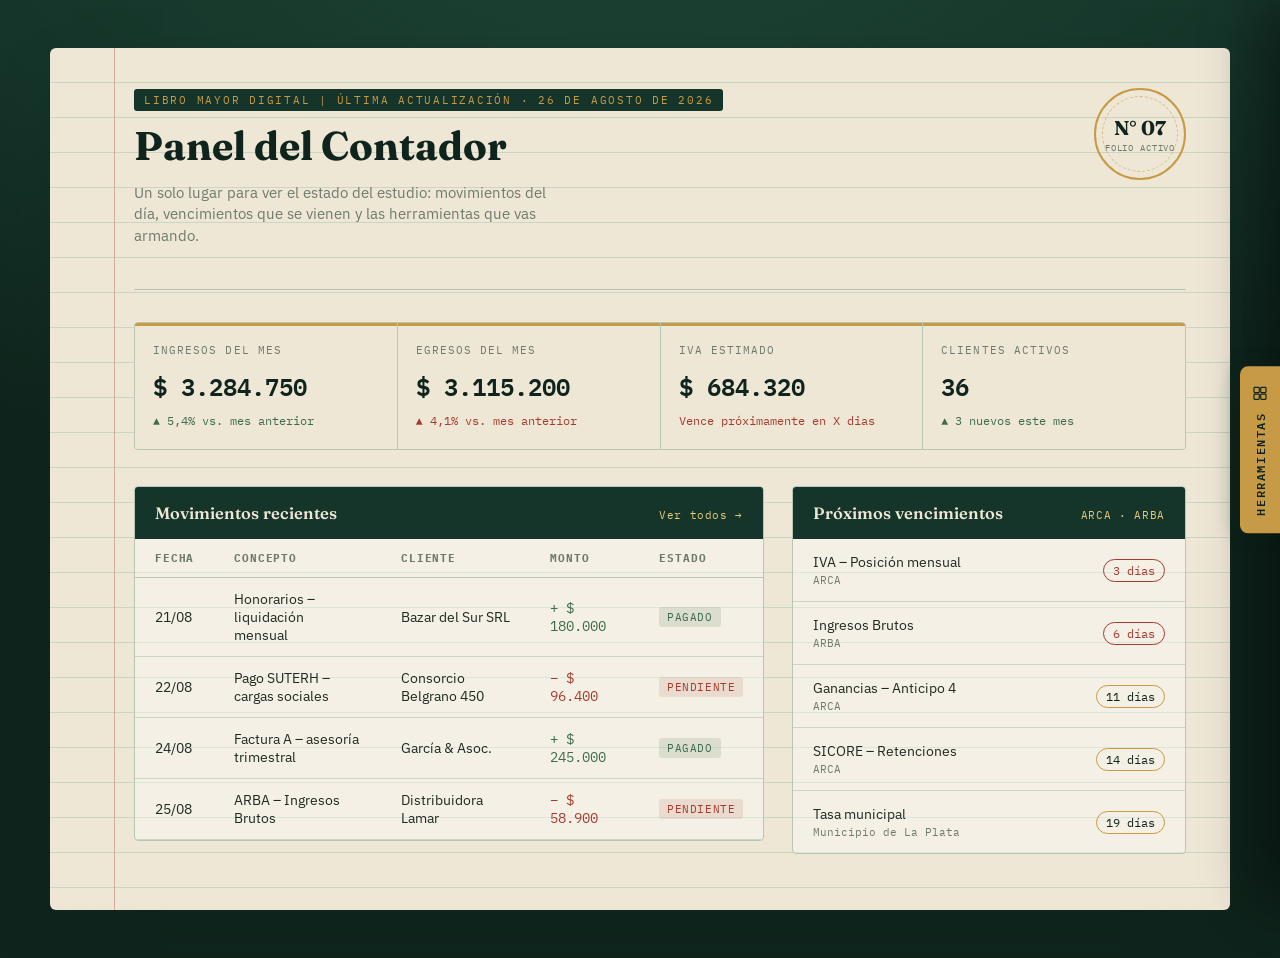
==== index.html @ d2e13c99 "Rename dashboard-contadores.html to index.html" ====
<!DOCTYPE html>
<html lang="es-AR">
<head>
<meta charset="UTF-8">
<meta name="viewport" content="width=device-width, initial-scale=1.0">
<title>Panel del Contador</title>
<link rel="preconnect" href="https://fonts.googleapis.com">
<link rel="preconnect" href="https://fonts.gstatic.com" crossorigin>
<link href="https://fonts.googleapis.com/css2?family=Fraunces:opsz,wght@9..144,500;9..144,600;9..144,700;9..144,800&family=IBM+Plex+Sans:wght@400;500;600&family=IBM+Plex+Mono:wght@400;500;600&display=swap" rel="stylesheet">
<link rel="stylesheet" href="style.css">
</head>

<body>

<div class="book">
  <div class="book-inner">

    <div class="top-row">
      <div>
        <span class="eyebrow">Libro mayor digital | Última actualización · 26 de agosto de 2026</span>
        <h1>Panel del Contador</h1>
        <p class="subtitle">Un solo lugar para ver el estado del estudio: movimientos del día, vencimientos que se vienen y las herramientas que vas armando.</p>
      </div>
      <div class="seal">
        <div class="folio">N° 07</div>
        <div class="folio-label">Folio activo</div>
      </div>
    </div>

    <div class="kpi-grid">
      <div class="kpi">
        <div class="kpi-label">Ingresos del mes</div>
        <div class="kpi-value">$ 3.284.750</div>
        <div class="kpi-delta up">▲ 5,4% vs. mes anterior</div>
      </div>
      <div class="kpi">
        <div class="kpi-label">Egresos del mes</div>
        <div class="kpi-value">$ 3.115.200</div>
        <div class="kpi-delta down">▲ 4,1% vs. mes anterior</div>
      </div>
      <div class="kpi">
        <div class="kpi-label">IVA estimado</div>
        <div class="kpi-value">$ 684.320</div>
        <div class="kpi-delta down">Vence próximamente en X dias</div>
      </div>
      <div class="kpi">
        <div class="kpi-label">Clientes activos</div>
        <div class="kpi-value">36</div>
        <div class="kpi-delta up">▲ 3 nuevos este mes</div>
      </div>
    </div>

    <div class="grid-2">
      <div class="panel-card">
        <div class="panel-head">
          <h2>Movimientos recientes</h2>
          <span>Ver todos →</span>
        </div>
        <table>
          <thead>
            <tr>
              <th>Fecha</th>
              <th>Concepto</th>
              <th>Cliente</th>
              <th>Monto</th>
              <th>Estado</th>
            </tr>
          </thead>
          <tbody>
            <tr>
              <td data-label="Fecha">21/08</td>
              <td data-label="Concepto">Honorarios – liquidación mensual</td>
              <td data-label="Cliente">Bazar del Sur SRL</td>
              <td data-label="Monto" class="mono pos">+ $ 180.000</td>
              <td data-label="Estado"><span class="estado pagado">Pagado</span></td>
            </tr>
            <tr>
              <td data-label="Fecha">22/08</td>
              <td data-label="Concepto">Pago SUTERH – cargas sociales</td>
              <td data-label="Cliente">Consorcio Belgrano 450</td>
              <td data-label="Monto" class="mono neg">− $ 96.400</td>
              <td data-label="Estado"><span class="estado pendiente">Pendiente</span></td>
            </tr>
            <tr>
              <td data-label="Fecha">24/08</td>
              <td data-label="Concepto">Factura A – asesoría trimestral</td>
              <td data-label="Cliente">García &amp; Asoc.</td>
              <td data-label="Monto" class="mono pos">+ $ 245.000</td>
              <td data-label="Estado"><span class="estado pagado">Pagado</span></td>
            </tr>
            <tr>
              <td data-label="Fecha">25/08</td>
              <td data-label="Concepto">ARBA – Ingresos Brutos</td>
              <td data-label="Cliente">Distribuidora Lamar</td>
              <td data-label="Monto" class="mono neg">− $ 58.900</td>
              <td data-label="Estado"><span class="estado pendiente">Pendiente</span></td>
            </tr>
          </tbody>
        </table>
      </div>

      <div class="panel-card">
        <div class="panel-head">
          <h2>Próximos vencimientos</h2>
          <span>ARCA · ARBA</span>
        </div>
        <ul class="venc-list">
          <li>
            <div>
              <div class="venc-name">IVA – Posición mensual</div>
              <span class="venc-org">ARCA</span>
            </div>
            <span class="venc-days urgente">3 días</span>
          </li>
          <li>
            <div>
              <div class="venc-name">Ingresos Brutos</div>
              <span class="venc-org">ARBA</span>
            </div>
            <span class="venc-days urgente">6 días</span>
          </li>
          <li>
            <div>
              <div class="venc-name">Ganancias – Anticipo 4</div>
              <span class="venc-org">ARCA</span>
            </div>
            <span class="venc-days">11 días</span>
          </li>
          <li>
            <div>
              <div class="venc-name">SICORE – Retenciones</div>
              <span class="venc-org">ARCA</span>
            </div>
            <span class="venc-days">14 días</span>
          </li>
          <li>
            <div>
              <div class="venc-name">Tasa municipal</div>
              <span class="venc-org">Municipio de La Plata</span>
            </div>
            <span class="venc-days">19 días</span>
          </li>
        </ul>
      </div>
    </div>

  </div>
</div>

<!-- Tab lateral -->
<button class="tools-tab" id="toolsTab" aria-expanded="false" aria-controls="toolsPanel">
  <svg width="18" height="18" viewBox="0 0 24 24" fill="none" stroke="currentColor" stroke-width="1.6" stroke-linecap="round" stroke-linejoin="round">
    <rect x="4" y="4" width="7" height="7" rx="1"></rect>
    <rect x="13" y="4" width="7" height="7" rx="1"></rect>
    <rect x="4" y="13" width="7" height="7" rx="1"></rect>
    <rect x="13" y="13" width="7" height="7" rx="1"></rect>
  </svg>
  <span class="tab-label">Herramientas</span>
</button>

<div class="overlay" id="overlay"></div>

<aside class="tools-panel" id="toolsPanel">
  <div class="tools-header">
    <div>
      <h2>Herramientas</h2>
      <p>Fichero del estudio. Cada tarjeta va a abrir la herramienta que vayas construyendo.</p>
    </div>
    <button class="close-btn" id="closePanel" aria-label="Cerrar panel">
      <svg width="14" height="14" viewBox="0 0 24 24" fill="none" stroke="currentColor" stroke-width="2" stroke-linecap="round">
        <line x1="4" y1="4" x2="20" y2="20"></line>
        <line x1="20" y1="4" x2="4" y2="20"></line>
      </svg>
    </button>
  </div>

  <div class="tools-list">

    <div class="tool-card">
      <div class="tool-icon">
        <svg width="17" height="17" viewBox="0 0 24 24" fill="none" stroke="currentColor" stroke-width="1.6" stroke-linecap="round" stroke-linejoin="round">
          <circle cx="7" cy="7" r="2.6"></circle>
          <circle cx="17" cy="17" r="2.6"></circle>
          <line x1="5" y1="19" x2="19" y2="5"></line>
        </svg>
      </div>
      <div>
        <p class="tool-name">Notificaciones de vencimientos</p>
        <p class="tool-desc">Monitorización de fechas de caducidad con avisos programados</p>
        <span class="tool-open"><a href="./Back/NotificacionesVencimiento/Notificaciones_de_vencimiento.html">Abrir herramienta →</a></span>
      </div>
    </div>

    <div class="tool-card">
      <div class="tool-icon">
        <svg width="17" height="17" viewBox="0 0 24 24" fill="none" stroke="currentColor" stroke-width="1.6" stroke-linecap="round" stroke-linejoin="round">
          <circle cx="9" cy="9" r="5.5"></circle>
          <circle cx="15.5" cy="15" r="5.5"></circle>
        </svg>
      </div>
      <div>
        <p class="tool-name">Alertas de cambios normativos</p>
        <p class="tool-desc">Mantenerse al dia con los cambios de las normas.</p>
        <span class="tool-open">Abrir herramienta →</span>
      </div>
    </div>

    <div class="tool-card">
      <div class="tool-icon">
        <svg width="17" height="17" viewBox="0 0 24 24" fill="none" stroke="currentColor" stroke-width="1.6" stroke-linecap="round">
          <line x1="5" y1="19" x2="5" y2="11"></line>
          <line x1="12" y1="19" x2="12" y2="6"></line>
          <line x1="19" y1="19" x2="19" y2="14"></line>
        </svg>
      </div>
      <div>
        <p class="tool-name">Generación de VEPs</p>
        <p class="tool-desc"></p>
        <span class="tool-open">Abrir herramienta →</span>
      </div>
    </div>

    <div class="tool-card">
      <div class="tool-icon">
        <svg width="17" height="17" viewBox="0 0 24 24" fill="none" stroke="currentColor" stroke-width="1.6" stroke-linecap="round" stroke-linejoin="round">
          <rect x="4" y="5" width="16" height="15" rx="1.5"></rect>
          <line x1="4" y1="9.5" x2="20" y2="9.5"></line>
          <line x1="8" y1="3" x2="8" y2="7"></line>
          <line x1="16" y1="3" x2="16" y2="7"></line>
        </svg>
      </div>
      <div>
        <p class="tool-name">Panel de control unificadol</p>
        <p class="tool-desc"></p>
        <span class="tool-open">Abrir herramienta →</span>
      </div>
    </div>

    <div class="tool-card">
      <div class="tool-icon">
        <svg width="17" height="17" viewBox="0 0 24 24" fill="none" stroke="currentColor" stroke-width="1.6" stroke-linecap="round" stroke-linejoin="round">
          <path d="M6 3.5h9l3 3v14a1 1 0 0 1-1 1H6a1 1 0 0 1-1-1v-16a1 1 0 0 1 1-1Z"></path>
          <line x1="8" y1="12" x2="16" y2="12"></line>
          <line x1="8" y1="16" x2="13" y2="16"></line>
        </svg>
      </div>
      <div>
        <p class="tool-name">Carga automática de planes de pagos</p>
        <p class="tool-desc"></p>
        <span class="tool-open">Abrir herramienta →</span>
      </div>
    </div>

    <div class="tool-card">
      <div class="tool-icon">
        <svg width="17" height="17" viewBox="0 0 24 24" fill="none" stroke="currentColor" stroke-width="1.6" stroke-linecap="round" stroke-linejoin="round">
          <rect x="4" y="9" width="16" height="11" rx="1"></rect>
          <path d="M8 9V6a4 4 0 0 1 8 0v3"></path>
        </svg>
      </div>
      <div>
        <p class="tool-name">Amortizaciones</p>
        <p class="tool-desc">Bienes de uso y su depreciación anual.</p>
        <span class="tool-open">Abrir herramienta →</span>
      </div>
    </div>

    <div class="tool-card">
      <div class="tool-icon">
        <svg width="17" height="17" viewBox="0 0 24 24" fill="none" stroke="currentColor" stroke-width="1.6" stroke-linecap="round" stroke-linejoin="round">
          <path d="M4 8h13l-3-3"></path>
          <path d="M20 16H7l3 3"></path>
        </svg>
      </div>
      <div>
        <p class="tool-name">Conversor de Moneda</p>
        <p class="tool-desc">Dólar oficial, MEP y blue actualizados.</p>
        <span class="tool-open">Abrir herramienta →</span>
      </div>
    </div>

    <div class="tool-card">
      <div class="tool-icon">
        <svg width="17" height="17" viewBox="0 0 24 24" fill="none" stroke="currentColor" stroke-width="1.6" stroke-linecap="round" stroke-linejoin="round">
          <path d="M18 8a6 6 0 0 0-12 0c0 5-2 6-2 6h16s-2-1-2-6"></path>
          <path d="M10.3 19a1.8 1.8 0 0 0 3.4 0"></path>
        </svg>
      </div>
      <div>
        <p class="tool-name">Notas del Estudio</p>
        <p class="tool-desc">Recordatorios internos para el equipo.</p>
        <span class="tool-open">Abrir herramienta →</span>
      </div>
    </div>

  </div>

  <div class="tools-footer">Fichero · 8 herramientas cargadas</div>
</aside>
<script src="script.js"></script>
</body>
</html>
---- style.css ----
/* CSS 1*/
  :root{
    --ink:#1F2A22;
    --paper:#EFE7D6;
    --paper-line:#C9D6C4;
    --rule:#B7C7B4;
    --ledger:#16352A;
    --ledger-2:#204536;
    --ledger-3:#0F241C;
    --brass:#C79A46;
    --brass-light:#E4C878;
    --red-ink:#A63A2E;
    --green-ink:#3D6B4C;
    --muted:#6E7A6C;
    --shadow: 0 30px 60px -20px rgba(15,36,28,0.55);
  }

  *{ box-sizing:border-box; }
  html,body{ margin:0; padding:0; }

  body{
    background:
      radial-gradient(1200px 600px at 50% -10%, #1c4433 0%, var(--ledger) 55%, var(--ledger-3) 100%);
    min-height:100vh;
    font-family:'IBM Plex Sans', sans-serif;
    color:var(--ink);
    display:flex;
    align-items:flex-start;
    justify-content:center;
    padding:48px 24px;
    overflow-x:hidden;
  }

  /* ---------- LIBRO / DASHBOARD ---------- */

  .book{
    position:relative;
    width:100%;
    max-width:1180px;
    background:
      repeating-linear-gradient(
        to bottom,
        transparent 0px, transparent 34px,
        var(--paper-line) 34px, var(--paper-line) 35px
      ),
      var(--paper);
    border-radius:6px;
    box-shadow: var(--shadow), 0 0 0 1px rgba(22,53,42,0.15);
    overflow:hidden;
  }

  .book::before{
    /* margen izquierdo tipo planilla columnar */
    content:"";
    position:absolute;
    top:0; bottom:0; left:64px;
    width:1px;
    background:var(--red-ink);
    opacity:0.35;
  }

  .book-inner{
    position:relative;
    padding:40px 44px 56px 84px;
  }

  /* ---------- HEADER ---------- */

  .top-row{
    display:flex;
    align-items:flex-start;
    justify-content:space-between;
    gap:24px;
    padding-bottom:28px;
    border-bottom:1px solid var(--rule);
    margin-bottom:32px;
  }

  .eyebrow{
    font-family:'IBM Plex Mono', monospace;
    font-size:11px;
    letter-spacing:.16em;
    text-transform:uppercase;
    color:var(--brass);
    background:var(--ledger);
    display:inline-block;
    padding:4px 10px;
    border-radius:3px;
    margin-bottom:14px;
  }

  h1{
    font-family:'Fraunces', serif;
    font-weight:700;
    font-size:clamp(28px, 4vw, 40px);
    line-height:1.05;
    margin:0 0 8px 0;
    color:var(--ledger-3);
  }

  .subtitle{
    color:var(--muted);
    font-size:14.5px;
    max-width:440px;
    line-height:1.5;
  }

  .seal{
    flex:none;
    width:92px; height:92px;
    border-radius:50%;
    border:2px solid var(--brass);
    display:flex;
    flex-direction:column;
    align-items:center;
    justify-content:center;
    text-align:center;
    position:relative;
    color:var(--ledger-3);
  }
  .seal::before{
    content:"";
    position:absolute;
    inset:6px;
    border:1px dashed var(--brass);
    border-radius:50%;
    opacity:.6;
  }
  .seal .folio{
    font-family:'Fraunces', serif;
    font-weight:700;
    font-size:20px;
  }
  .seal .folio-label{
    font-family:'IBM Plex Mono', monospace;
    font-size:8.5px;
    letter-spacing:.1em;
    text-transform:uppercase;
    color:var(--muted);
    margin-top:2px;
  }

  /* ---------- KPIs ---------- */

  .kpi-grid{
    display:grid;
    grid-template-columns:repeat(4, 1fr);
    gap:1px;
    background:var(--rule);
    border:1px solid var(--rule);
    border-radius:4px;
    overflow:hidden;
    margin-bottom:36px;
  }

  .kpi{
    background:var(--paper);
    padding:20px 18px;
    position:relative;
    animation:rise .5s ease both;
  }
  .kpi:nth-child(1){ animation-delay:.02s; }
  .kpi:nth-child(2){ animation-delay:.08s; }
  .kpi:nth-child(3){ animation-delay:.14s; }
  .kpi:nth-child(4){ animation-delay:.20s; }

  .kpi::before{
    content:"";
    position:absolute;
    top:0; left:0; right:0;
    height:3px;
    background:var(--brass);
  }

  .kpi-label{
    font-family:'IBM Plex Mono', monospace;
    font-size:10.5px;
    letter-spacing:.1em;
    text-transform:uppercase;
    color:var(--muted);
    margin-bottom:10px;
  }

  .kpi-value{
    font-family:'IBM Plex Mono', monospace;
    font-size:24px;
    font-weight:600;
    color:var(--ledger-3);
  }

  .kpi-delta{
    display:inline-flex;
    align-items:center;
    gap:4px;
    font-family:'IBM Plex Mono', monospace;
    font-size:11.5px;
    margin-top:8px;
  }
  .kpi-delta.up{ color:var(--green-ink); }
  .kpi-delta.down{ color:var(--red-ink); }

  /* ---------- SECTION LAYOUT ---------- */

  .grid-2{
    display:grid;
    grid-template-columns: 1.6fr 1fr;
    gap:28px;
    align-items:start;
  }

  .panel-card{
    background:rgba(255,255,255,0.35);
    border:1px solid var(--rule);
    border-radius:4px;
    overflow:hidden;
  }

  .panel-head{
    display:flex;
    align-items:baseline;
    justify-content:space-between;
    padding:16px 20px;
    background:var(--ledger);
    color:var(--paper);
  }
  .panel-head h2{
    font-family:'Fraunces', serif;
    font-weight:600;
    font-size:16.5px;
    margin:0;
  }
  .panel-head span{
    font-family:'IBM Plex Mono', monospace;
    font-size:11px;
    color:var(--brass-light);
    letter-spacing:.06em;
  }

  /* tabla movimientos */

  table{
    width:100%;
    border-collapse:collapse;
    font-size:13.5px;
  }
  thead th{
    text-align:left;
    font-family:'IBM Plex Mono', monospace;
    font-size:10.5px;
    letter-spacing:.08em;
    text-transform:uppercase;
    color:var(--muted);
    padding:12px 20px;
    border-bottom:1px solid var(--rule);
  }
  tbody td{
    padding:12px 20px;
    border-bottom:1px solid var(--paper-line);
    color:var(--ink);
  }
  tbody tr:hover{ background:rgba(199,154,70,0.08); }
  .mono{ font-family:'IBM Plex Mono', monospace; }
  .neg{ color:var(--red-ink); }
  .pos{ color:var(--green-ink); }

  .estado{
    display:inline-block;
    font-family:'IBM Plex Mono', monospace;
    font-size:10.5px;
    letter-spacing:.05em;
    text-transform:uppercase;
    padding:3px 8px;
    border-radius:3px;
  }
  .estado.pagado{ background:rgba(61,107,76,0.14); color:var(--green-ink); }
  .estado.pendiente{ background:rgba(166,58,46,0.12); color:var(--red-ink); }

  /* vencimientos */

  .venc-list{ list-style:none; margin:0; padding:0; }
  .venc-list li{
    display:flex;
    align-items:center;
    justify-content:space-between;
    gap:12px;
    padding:14px 20px;
    border-bottom:1px solid var(--paper-line);
  }
  .venc-list li:last-child{ border-bottom:none; }
  .venc-name{ font-size:13.5px; }
  .venc-org{
    display:block;
    font-family:'IBM Plex Mono', monospace;
    font-size:10.5px;
    color:var(--muted);
    margin-top:2px;
  }
  .venc-days{
    font-family:'IBM Plex Mono', monospace;
    font-size:11.5px;
    padding:3px 9px;
    border-radius:20px;
    border:1px solid var(--brass);
    color:var(--ledger-3);
    white-space:nowrap;
  }
  .venc-days.urgente{ border-color:var(--red-ink); color:var(--red-ink); }

  .section-gap{ margin-top:28px; }

  /* ---------- TAB LATERAL ---------- */

  .tools-tab{
    position:fixed;
    top:50%;
    right:0;
    transform:translateY(-50%);
    z-index:40;
    background:var(--brass);
    color:var(--ledger-3);
    border:none;
    border-radius:8px 0 0 8px;
    padding:18px 10px;
    display:flex;
    flex-direction:column;
    align-items:center;
    gap:10px;
    cursor:pointer;
    box-shadow:-6px 0 18px rgba(15,36,28,0.35);
    transition:transform .35s cubic-bezier(.4,0,.2,1), background .2s ease, right .35s cubic-bezier(.4,0,.2,1);
  }
  .tools-tab:hover{ background:var(--brass-light); }
  .tools-tab .tab-label{
    writing-mode:vertical-rl;
    transform:rotate(180deg);
    font-family:'IBM Plex Mono', monospace;
    font-size:11.5px;
    letter-spacing:.14em;
    text-transform:uppercase;
    font-weight:600;
  }
  .tools-tab svg{ flex:none; }

  body.panel-open .tools-tab{
    right:380px;
  }

  /* ---------- OVERLAY + PANEL ---------- */

  .overlay{
    position:fixed;
    inset:0;
    background:rgba(15,24,19,0.45);
    opacity:0;
    pointer-events:none;
    transition:opacity .35s ease;
    z-index:30;
  }
  body.panel-open .overlay{
    opacity:1;
    pointer-events:auto;
  }

  .tools-panel{
    position:fixed;
    top:0;
    right:0;
    height:100%;
    width:380px;
    max-width:88vw;
    background:
      repeating-linear-gradient(to bottom, rgba(255,255,255,0.02) 0px, rgba(255,255,255,0.02) 33px, transparent 33px, transparent 34px),
      linear-gradient(180deg, var(--ledger-2), var(--ledger-3));
    color:var(--paper);
    z-index:35;
    transform:translateX(100%);
    transition:transform .38s cubic-bezier(.4,0,.2,1);
    box-shadow:-24px 0 50px rgba(0,0,0,0.4);
    display:flex;
    flex-direction:column;
  }
  body.panel-open .tools-panel{
    transform:translateX(0);
  }

  .tools-header{
    padding:26px 24px 18px;
    border-bottom:1px solid rgba(228,200,120,0.25);
    display:flex;
    align-items:flex-start;
    justify-content:space-between;
    gap:12px;
  }
  .tools-header h2{
    font-family:'Fraunces', serif;
    font-weight:700;
    font-size:22px;
    margin:0 0 6px 0;
  }
  .tools-header p{
    font-size:12.5px;
    color:#C9D9CC;
    margin:0;
    max-width:260px;
    line-height:1.5;
  }
  .close-btn{
    flex:none;
    width:30px; height:30px;
    border-radius:50%;
    border:1px solid rgba(228,200,120,0.4);
    background:transparent;
    color:var(--brass-light);
    cursor:pointer;
    display:flex;
    align-items:center;
    justify-content:center;
    transition:background .2s ease;
  }
  .close-btn:hover{ background:rgba(228,200,120,0.15); }

  .tools-list{
    padding:18px 20px 28px;
    overflow-y:auto;
    display:flex;
    flex-direction:column;
    gap:12px;
  }

  .tool-card{
    background:rgba(241,236,222,0.05);
    border:1px solid rgba(228,200,120,0.18);
    border-radius:6px;
    padding:14px 16px;
    display:flex;
    align-items:flex-start;
    gap:14px;
    cursor:pointer;
    transition:background .2s ease, border-color .2s ease, transform .2s ease;
  }
  .tool-card:hover{
    background:rgba(228,200,120,0.08);
    border-color:var(--brass);
    transform:translateX(-3px);
  }
  .tool-icon{
    flex:none;
    width:36px; height:36px;
    border-radius:50%;
    background:rgba(228,200,120,0.14);
    display:flex;
    align-items:center;
    justify-content:center;
    color:var(--brass-light);
  }
  .tool-name{
    font-family:'Fraunces', serif;
    font-weight:600;
    font-size:14.5px;
    margin:0 0 4px 0;
    color:var(--paper);
  }
  .tool-desc{
    font-size:12px;
    color:#B9C9BC;
    line-height:1.45;
    margin:0;
  }
  .tool-open{
    font-family:'IBM Plex Mono', monospace;
    font-size:10.5px;
    color:var(--brass-light);
    letter-spacing:.05em;
    margin-top:6px;
    display:inline-block;
    opacity:0;
    transform:translateX(-4px);
    transition:opacity .2s ease, transform .2s ease;
  }
  .tool-card:hover .tool-open{
    opacity:1;
    transform:translateX(0);
  }

  .tools-footer{
    padding:14px 24px 22px;
    border-top:1px solid rgba(228,200,120,0.18);
    font-family:'IBM Plex Mono', monospace;
    font-size:10px;
    color:#8DA091;
    letter-spacing:.04em;
    text-transform:uppercase;
  }

  @keyframes rise{
    from{ opacity:0; transform:translateY(10px); }
    to{ opacity:1; transform:translateY(0); }
  }

  @media (prefers-reduced-motion: reduce){
    *{ animation:none !important; transition:none !important; }
  }

  @media (max-width: 880px){
    .grid-2{ grid-template-columns:1fr; }
    .kpi-grid{ grid-template-columns:repeat(2,1fr); }
    .book-inner{ padding:32px 22px 40px 56px; }
    .book::before{ left:36px; }
    .seal{ display:none; }
    body.panel-open .tools-tab{ right:88vw; }
  }

  @media (max-width: 520px){
    .kpi-grid{ grid-template-columns:1fr; }
    thead{ display:none; }
    tbody td{ display:block; padding:6px 20px; }
    tbody tr{ display:block; padding:10px 0; border-bottom:1px solid var(--rule); }
    tbody td:before{
      content: attr(data-label);
      display:block;
      font-family:'IBM Plex Mono', monospace;
      font-size:9.5px;
      color:var(--muted);
      text-transform:uppercase;
      letter-spacing:.06em;
      margin-bottom:2px;
    }
  }
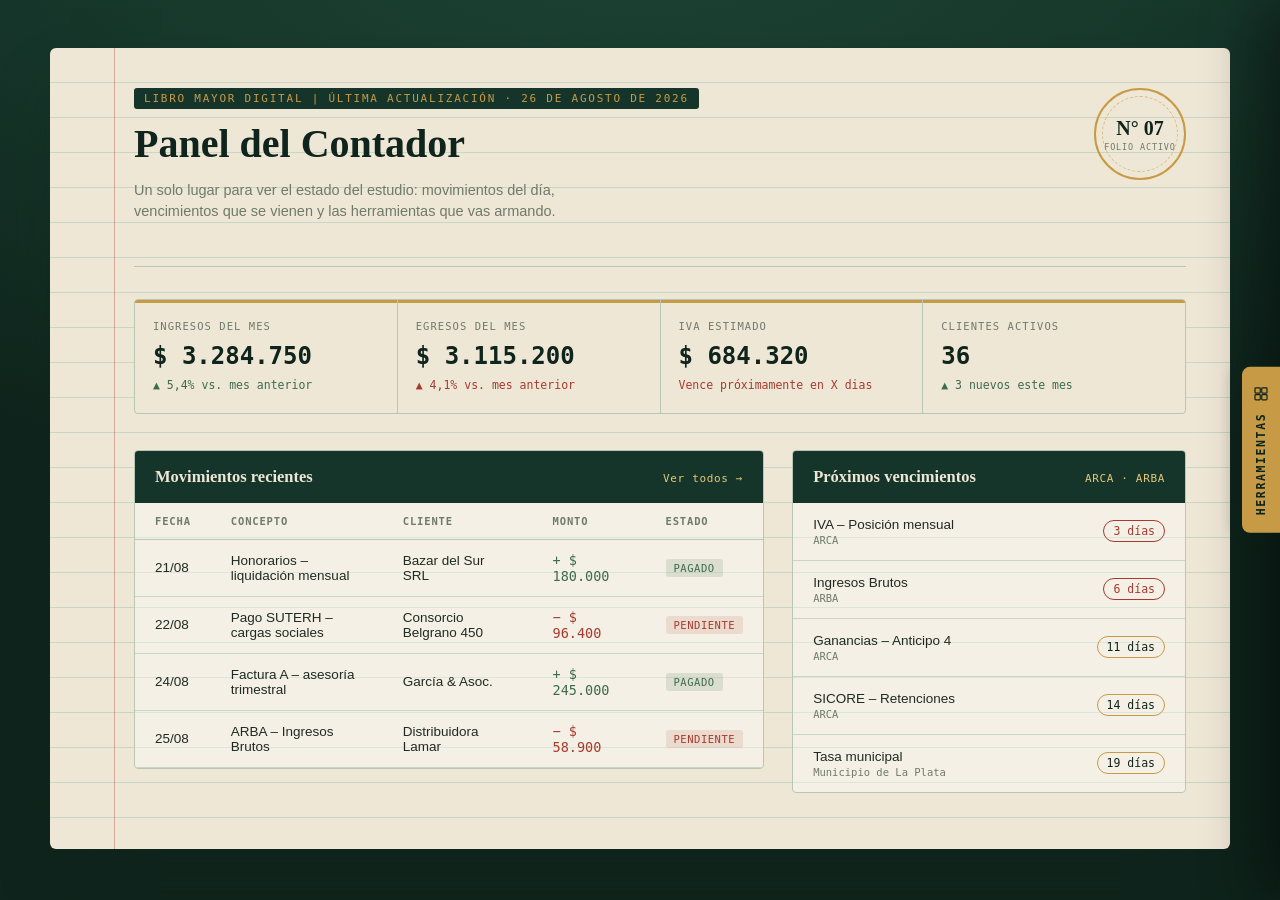
==== commit e1972133: "Add security and performance meta tags to index.html" ====
--- a/index.html
+++ b/index.html
@@ -1,13 +1,17 @@
 <!DOCTYPE html>
 <html lang="es-AR">
 <head>
-<meta charset="UTF-8">
-<meta name="viewport" content="width=device-width, initial-scale=1.0">
-<title>Panel del Contador</title>
-<link rel="preconnect" href="https://fonts.googleapis.com">
-<link rel="preconnect" href="https://fonts.gstatic.com" crossorigin>
-<link href="https://fonts.googleapis.com/css2?family=Fraunces:opsz,wght@9..144,500;9..144,600;9..144,700;9..144,800&family=IBM+Plex+Sans:wght@400;500;600&family=IBM+Plex+Mono:wght@400;500;600&display=swap" rel="stylesheet">
-<link rel="stylesheet" href="style.css">
+  <meta charset="UTF-8">
+  <meta name="viewport" content="width=device-width, initial-scale=1.0">
+  <meta http-equiv="Content-Security-Policy" content="default-src 'self'; font-src 'self' https://fonts.gstatic.com; style-src 'self' https://fonts.googleapis.com; img-src 'self' data:; script-src 'self';">
+  <meta http-equiv="X-Content-Type-Options" content="nosniff">
+  <meta name="referrer" content="strict-origin-when-cross-origin">
+  <title>Panel del Contador</title>
+  
+  <link rel="preconnect" href="https://fonts.googleapis.com">
+  <link rel="preconnect" href="https://fonts.gstatic.com" crossorigin>
+  <link href="https://fonts.googleapis.com/css2?family=Fraunces:opsz,wght@9..144,500;9..144,600;9..144,700;9..144,800&family=IBM+Plex+Sans:wght@400;500;600&family=IBM+Plex+Mono:wght@400;500;600&display=swap" rel="stylesheet">
+  <link rel="stylesheet" href="style.css">
 </head>
 
 <body>
@@ -297,6 +301,7 @@
 
   <div class="tools-footer">Fichero · 8 herramientas cargadas</div>
 </aside>
-<script src="script.js"></script>
+
+<script src="script.js" defer></script>
 </body>
 </html>
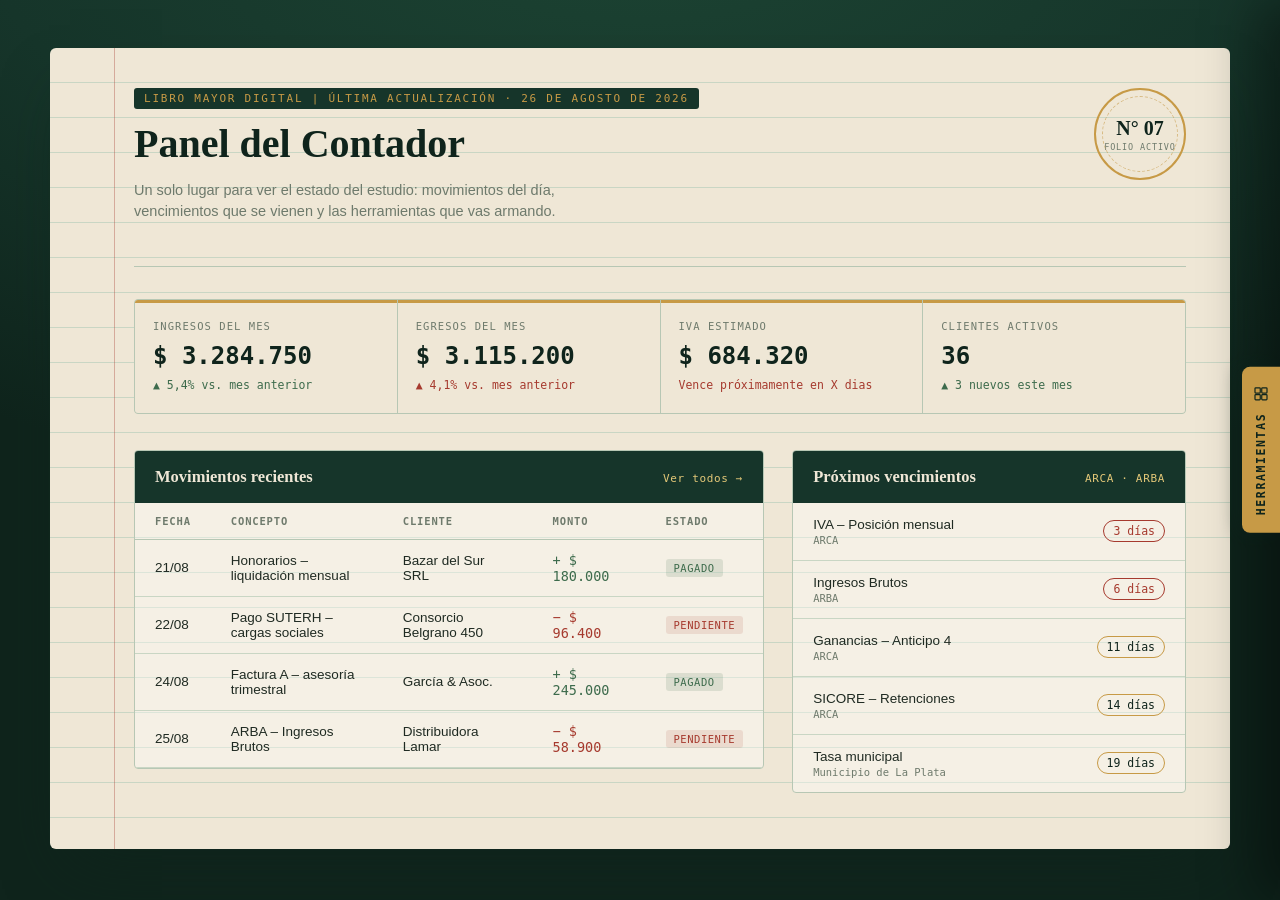
==== commit 516c477d: "Update Content Security Policy in index.html" ====
--- a/index.html
+++ b/index.html
@@ -3,7 +3,7 @@
 <head>
   <meta charset="UTF-8">
   <meta name="viewport" content="width=device-width, initial-scale=1.0">
-  <meta http-equiv="Content-Security-Policy" content="default-src 'self'; font-src 'self' https://fonts.gstatic.com; style-src 'self' https://fonts.googleapis.com; img-src 'self' data:; script-src 'self';">
+  <meta http-equiv="Content-Security-Policy" content="default-src 'self'; font-src 'self' https://fonts.gstatic.com; style-src 'self' 'unsafe-inline' https://fonts.googleapis.com; img-src 'self' data:; script-src 'self' https://challenges.cloudflare.com; frame-src https://challenges.cloudflare.com; connect-src 'self' https://challenges.cloudflare.com https://backends-cvdm.onrender.com;">
   <meta http-equiv="X-Content-Type-Options" content="nosniff">
   <meta name="referrer" content="strict-origin-when-cross-origin">
   <title>Panel del Contador</title>
@@ -191,7 +191,7 @@
       <div>
         <p class="tool-name">Notificaciones de vencimientos</p>
         <p class="tool-desc">Monitorización de fechas de caducidad con avisos programados</p>
-        <span class="tool-open"><a href="./Back/NotificacionesVencimiento/Notificaciones_de_vencimiento.html">Abrir herramienta →</a></span>
+        <span class="tool-open"><a href="./back/NotificacionesVencimiento/index.html">Abrir herramienta →</a></span>
       </div>
     </div>
 
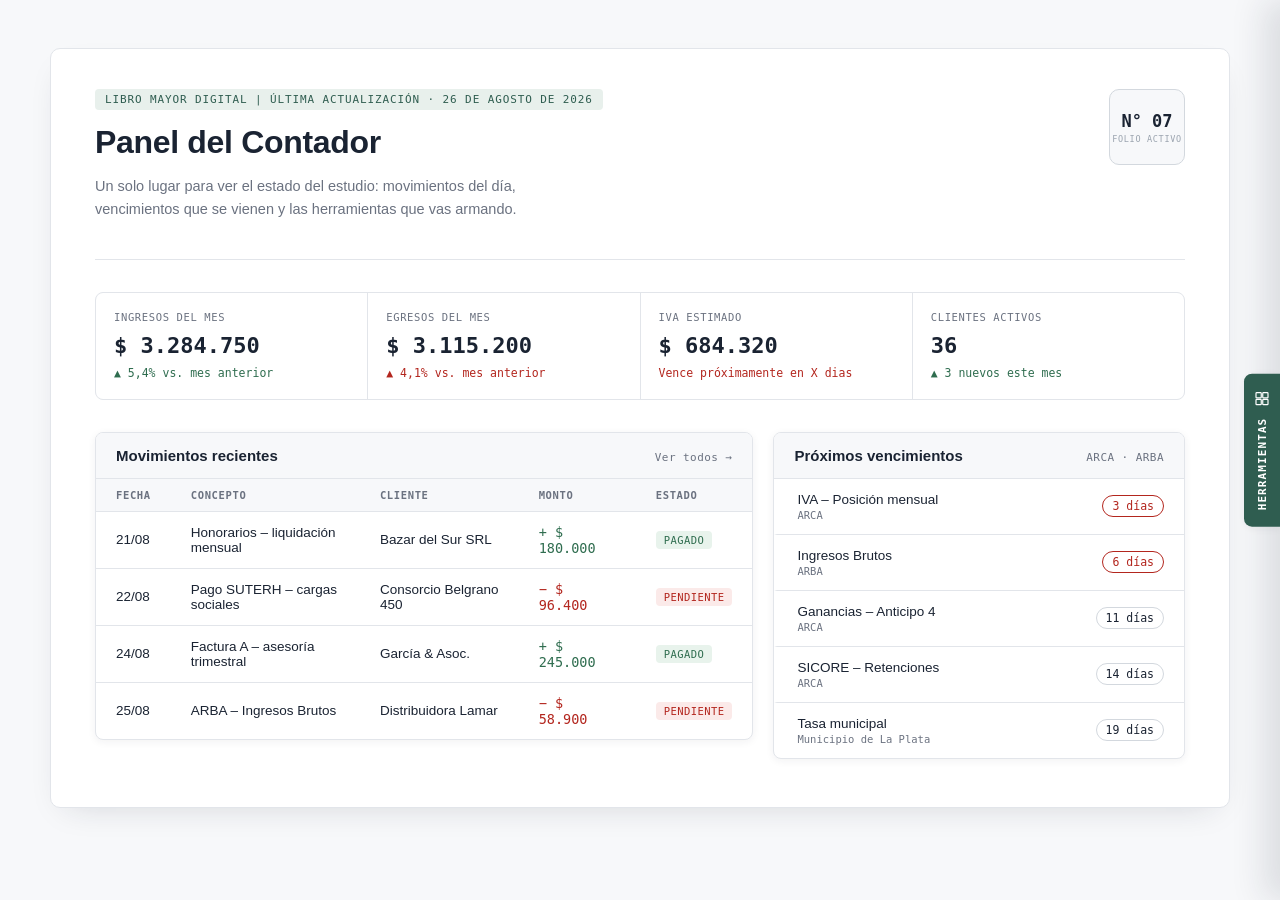
==== commit 39b51c87: "." ====
--- a/index.html
+++ b/index.html
@@ -6,13 +6,12 @@
   <meta http-equiv="Content-Security-Policy" content="default-src 'self'; font-src 'self' https://fonts.gstatic.com; style-src 'self' 'unsafe-inline' https://fonts.googleapis.com; img-src 'self' data:; script-src 'self' https://challenges.cloudflare.com; frame-src https://challenges.cloudflare.com; connect-src 'self' https://challenges.cloudflare.com https://backends-cvdm.onrender.com;">
   <meta http-equiv="X-Content-Type-Options" content="nosniff">
   <meta name="referrer" content="strict-origin-when-cross-origin">
-  <title>Panel del Contador</title>
-  
   <link rel="preconnect" href="https://fonts.googleapis.com">
   <link rel="preconnect" href="https://fonts.gstatic.com" crossorigin>
-  <link href="https://fonts.googleapis.com/css2?family=Fraunces:opsz,wght@9..144,500;9..144,600;9..144,700;9..144,800&family=IBM+Plex+Sans:wght@400;500;600&family=IBM+Plex+Mono:wght@400;500;600&display=swap" rel="stylesheet">
+  <link href="https://fonts.googleapis.com/css2?family=IBM+Plex+Mono:wght@400;500;600&family=Inter:wght@400;500;600;700&display=swap" rel="stylesheet">
+  <title>Panel del Contador</title>
   <link rel="stylesheet" href="style.css">
-</head>
+</head> 
 
 <body>
 
@@ -168,7 +167,7 @@
   <div class="tools-header">
     <div>
       <h2>Herramientas</h2>
-      <p>Fichero del estudio. Cada tarjeta va a abrir la herramienta que vayas construyendo.</p>
+      <p>Fichero del estudio.</p>
     </div>
     <button class="close-btn" id="closePanel" aria-label="Cerrar panel">
       <svg width="14" height="14" viewBox="0 0 24 24" fill="none" stroke="currentColor" stroke-width="2" stroke-linecap="round">
@@ -205,7 +204,7 @@
       <div>
         <p class="tool-name">Alertas de cambios normativos</p>
         <p class="tool-desc">Mantenerse al dia con los cambios de las normas.</p>
-        <span class="tool-open">Abrir herramienta →</span>
+        <span class="tool-open">En desarrollo</span>
       </div>
     </div>
 
@@ -220,7 +219,7 @@
       <div>
         <p class="tool-name">Generación de VEPs</p>
         <p class="tool-desc"></p>
-        <span class="tool-open">Abrir herramienta →</span>
+        <span class="tool-open">En desarrollo</span>
       </div>
     </div>
 
@@ -236,7 +235,7 @@
       <div>
         <p class="tool-name">Panel de control unificadol</p>
         <p class="tool-desc"></p>
-        <span class="tool-open">Abrir herramienta →</span>
+        <span class="tool-open">En desarrollo</span>
       </div>
     </div>
 
@@ -251,7 +250,7 @@
       <div>
         <p class="tool-name">Carga automática de planes de pagos</p>
         <p class="tool-desc"></p>
-        <span class="tool-open">Abrir herramienta →</span>
+        <span class="tool-open">En desarrollo</span>
       </div>
     </div>
 
@@ -265,7 +264,7 @@
       <div>
         <p class="tool-name">Amortizaciones</p>
         <p class="tool-desc">Bienes de uso y su depreciación anual.</p>
-        <span class="tool-open">Abrir herramienta →</span>
+        <span class="tool-open">En desarrollo</span>
       </div>
     </div>
 
@@ -279,7 +278,7 @@
       <div>
         <p class="tool-name">Conversor de Moneda</p>
         <p class="tool-desc">Dólar oficial, MEP y blue actualizados.</p>
-        <span class="tool-open">Abrir herramienta →</span>
+        <span class="tool-open">En desarrollo</span>
       </div>
     </div>
 
@@ -293,7 +292,7 @@
       <div>
         <p class="tool-name">Notas del Estudio</p>
         <p class="tool-desc">Recordatorios internos para el equipo.</p>
-        <span class="tool-open">Abrir herramienta →</span>
+        <span class="tool-open">En desarrollo</span>
       </div>
     </div>
 
--- a/style.css
+++ b/style.css
@@ -1,528 +1,489 @@
-/* CSS 1*/
-  :root{
-    --ink:#1F2A22;
-    --paper:#EFE7D6;
-    --paper-line:#C9D6C4;
-    --rule:#B7C7B4;
-    --ledger:#16352A;
-    --ledger-2:#204536;
-    --ledger-3:#0F241C;
-    --brass:#C79A46;
-    --brass-light:#E4C878;
-    --red-ink:#A63A2E;
-    --green-ink:#3D6B4C;
-    --muted:#6E7A6C;
-    --shadow: 0 30px 60px -20px rgba(15,36,28,0.55);
-  }
-
-  *{ box-sizing:border-box; }
-  html,body{ margin:0; padding:0; }
-
-  body{
-    background:
-      radial-gradient(1200px 600px at 50% -10%, #1c4433 0%, var(--ledger) 55%, var(--ledger-3) 100%);
-    min-height:100vh;
-    font-family:'IBM Plex Sans', sans-serif;
-    color:var(--ink);
-    display:flex;
-    align-items:flex-start;
-    justify-content:center;
-    padding:48px 24px;
-    overflow-x:hidden;
-  }
-
-  /* ---------- LIBRO / DASHBOARD ---------- */
-
-  .book{
-    position:relative;
-    width:100%;
-    max-width:1180px;
-    background:
-      repeating-linear-gradient(
-        to bottom,
-        transparent 0px, transparent 34px,
-        var(--paper-line) 34px, var(--paper-line) 35px
-      ),
-      var(--paper);
-    border-radius:6px;
-    box-shadow: var(--shadow), 0 0 0 1px rgba(22,53,42,0.15);
-    overflow:hidden;
-  }
-
-  .book::before{
-    /* margen izquierdo tipo planilla columnar */
-    content:"";
-    position:absolute;
-    top:0; bottom:0; left:64px;
-    width:1px;
-    background:var(--red-ink);
-    opacity:0.35;
-  }
-
-  .book-inner{
-    position:relative;
-    padding:40px 44px 56px 84px;
-  }
-
-  /* ---------- HEADER ---------- */
-
-  .top-row{
-    display:flex;
-    align-items:flex-start;
-    justify-content:space-between;
-    gap:24px;
-    padding-bottom:28px;
-    border-bottom:1px solid var(--rule);
-    margin-bottom:32px;
-  }
-
-  .eyebrow{
-    font-family:'IBM Plex Mono', monospace;
-    font-size:11px;
-    letter-spacing:.16em;
-    text-transform:uppercase;
-    color:var(--brass);
-    background:var(--ledger);
-    display:inline-block;
-    padding:4px 10px;
-    border-radius:3px;
-    margin-bottom:14px;
-  }
-
-  h1{
-    font-family:'Fraunces', serif;
-    font-weight:700;
-    font-size:clamp(28px, 4vw, 40px);
-    line-height:1.05;
-    margin:0 0 8px 0;
-    color:var(--ledger-3);
-  }
-
-  .subtitle{
-    color:var(--muted);
-    font-size:14.5px;
-    max-width:440px;
-    line-height:1.5;
-  }
-
-  .seal{
-    flex:none;
-    width:92px; height:92px;
-    border-radius:50%;
-    border:2px solid var(--brass);
-    display:flex;
-    flex-direction:column;
-    align-items:center;
-    justify-content:center;
-    text-align:center;
-    position:relative;
-    color:var(--ledger-3);
-  }
-  .seal::before{
-    content:"";
-    position:absolute;
-    inset:6px;
-    border:1px dashed var(--brass);
-    border-radius:50%;
-    opacity:.6;
-  }
-  .seal .folio{
-    font-family:'Fraunces', serif;
-    font-weight:700;
-    font-size:20px;
-  }
-  .seal .folio-label{
-    font-family:'IBM Plex Mono', monospace;
-    font-size:8.5px;
-    letter-spacing:.1em;
-    text-transform:uppercase;
-    color:var(--muted);
-    margin-top:2px;
-  }
-
-  /* ---------- KPIs ---------- */
-
-  .kpi-grid{
-    display:grid;
-    grid-template-columns:repeat(4, 1fr);
-    gap:1px;
-    background:var(--rule);
-    border:1px solid var(--rule);
-    border-radius:4px;
-    overflow:hidden;
-    margin-bottom:36px;
-  }
-
-  .kpi{
-    background:var(--paper);
-    padding:20px 18px;
-    position:relative;
-    animation:rise .5s ease both;
-  }
-  .kpi:nth-child(1){ animation-delay:.02s; }
-  .kpi:nth-child(2){ animation-delay:.08s; }
-  .kpi:nth-child(3){ animation-delay:.14s; }
-  .kpi:nth-child(4){ animation-delay:.20s; }
-
-  .kpi::before{
-    content:"";
-    position:absolute;
-    top:0; left:0; right:0;
-    height:3px;
-    background:var(--brass);
-  }
-
-  .kpi-label{
-    font-family:'IBM Plex Mono', monospace;
-    font-size:10.5px;
-    letter-spacing:.1em;
-    text-transform:uppercase;
-    color:var(--muted);
-    margin-bottom:10px;
-  }
-
-  .kpi-value{
-    font-family:'IBM Plex Mono', monospace;
-    font-size:24px;
-    font-weight:600;
-    color:var(--ledger-3);
-  }
-
-  .kpi-delta{
-    display:inline-flex;
-    align-items:center;
-    gap:4px;
-    font-family:'IBM Plex Mono', monospace;
-    font-size:11.5px;
-    margin-top:8px;
-  }
-  .kpi-delta.up{ color:var(--green-ink); }
-  .kpi-delta.down{ color:var(--red-ink); }
-
-  /* ---------- SECTION LAYOUT ---------- */
-
-  .grid-2{
-    display:grid;
-    grid-template-columns: 1.6fr 1fr;
-    gap:28px;
-    align-items:start;
-  }
-
-  .panel-card{
-    background:rgba(255,255,255,0.35);
-    border:1px solid var(--rule);
-    border-radius:4px;
-    overflow:hidden;
-  }
-
-  .panel-head{
-    display:flex;
-    align-items:baseline;
-    justify-content:space-between;
-    padding:16px 20px;
-    background:var(--ledger);
-    color:var(--paper);
-  }
-  .panel-head h2{
-    font-family:'Fraunces', serif;
-    font-weight:600;
-    font-size:16.5px;
-    margin:0;
-  }
-  .panel-head span{
-    font-family:'IBM Plex Mono', monospace;
-    font-size:11px;
-    color:var(--brass-light);
-    letter-spacing:.06em;
-  }
-
-  /* tabla movimientos */
-
-  table{
-    width:100%;
-    border-collapse:collapse;
-    font-size:13.5px;
-  }
-  thead th{
-    text-align:left;
-    font-family:'IBM Plex Mono', monospace;
-    font-size:10.5px;
-    letter-spacing:.08em;
-    text-transform:uppercase;
-    color:var(--muted);
-    padding:12px 20px;
-    border-bottom:1px solid var(--rule);
-  }
-  tbody td{
-    padding:12px 20px;
-    border-bottom:1px solid var(--paper-line);
-    color:var(--ink);
-  }
-  tbody tr:hover{ background:rgba(199,154,70,0.08); }
-  .mono{ font-family:'IBM Plex Mono', monospace; }
-  .neg{ color:var(--red-ink); }
-  .pos{ color:var(--green-ink); }
-
-  .estado{
-    display:inline-block;
-    font-family:'IBM Plex Mono', monospace;
-    font-size:10.5px;
-    letter-spacing:.05em;
-    text-transform:uppercase;
-    padding:3px 8px;
-    border-radius:3px;
-  }
-  .estado.pagado{ background:rgba(61,107,76,0.14); color:var(--green-ink); }
-  .estado.pendiente{ background:rgba(166,58,46,0.12); color:var(--red-ink); }
-
-  /* vencimientos */
-
-  .venc-list{ list-style:none; margin:0; padding:0; }
-  .venc-list li{
-    display:flex;
-    align-items:center;
-    justify-content:space-between;
-    gap:12px;
-    padding:14px 20px;
-    border-bottom:1px solid var(--paper-line);
-  }
-  .venc-list li:last-child{ border-bottom:none; }
-  .venc-name{ font-size:13.5px; }
-  .venc-org{
+/* CSS — Panel del Contador */
+:root{
+  --ink:#1A2332;
+  --paper:#FFFFFF;
+  --surface:#F7F8FA;
+  --surface-2:#EEF1F4;
+  --border:#E2E5EA;
+  --border-strong:#D3D8DE;
+  --primary:#2F5D50;
+  --primary-light:#E8F0EC;
+  --muted:#6B7280;
+  --muted-2:#9AA3AE;
+  --red:#B3261E;
+  --red-light:#FBEAE9;
+  --green:#2F6D4F;
+  --green-light:#E8F3EC;
+  --amber:#8A6516;
+  --amber-light:#FBF2DF;
+  --shadow: 0 12px 32px -16px rgba(26,35,50,0.18);
+  --shadow-sm: 0 2px 8px rgba(26,35,50,0.06);
+}
+
+*{ box-sizing:border-box; }
+html,body{ margin:0; padding:0; }
+
+body{
+  background:var(--surface);
+  min-height:100vh;
+  font-family:'Inter', -apple-system, BlinkMacSystemFont, 'Segoe UI', sans-serif;
+  color:var(--ink);
+  display:flex;
+  align-items:flex-start;
+  justify-content:center;
+  padding:48px 24px;
+  overflow-x:hidden;
+}
+
+/* ---------- CONTENEDOR PRINCIPAL ---------- */
+
+.book{
+  position:relative;
+  width:100%;
+  max-width:1180px;
+  background:var(--paper);
+  border-radius:10px;
+  border:1px solid var(--border);
+  box-shadow:var(--shadow);
+  overflow:hidden;
+}
+
+.book-inner{
+  position:relative;
+  padding:40px 44px 48px 44px;
+}
+
+/* ---------- HEADER ---------- */
+
+.top-row{
+  display:flex;
+  align-items:flex-start;
+  justify-content:space-between;
+  gap:24px;
+  padding-bottom:24px;
+  border-bottom:1px solid var(--border);
+  margin-bottom:32px;
+}
+
+.eyebrow{
+  font-family:'IBM Plex Mono', monospace;
+  font-size:11px;
+  letter-spacing:.08em;
+  text-transform:uppercase;
+  color:var(--primary);
+  background:var(--primary-light);
+  display:inline-block;
+  padding:4px 10px;
+  border-radius:4px;
+  margin-bottom:14px;
+}
+
+h1{
+  font-family:'Inter', sans-serif;
+  font-weight:700;
+  font-size:clamp(24px, 3.4vw, 32px);
+  line-height:1.15;
+  letter-spacing:-.01em;
+  margin:0 0 8px 0;
+  color:var(--ink);
+}
+
+.subtitle{
+  color:var(--muted);
+  font-size:14.5px;
+  max-width:440px;
+  line-height:1.55;
+}
+
+.seal{
+  flex:none;
+  width:76px; height:76px;
+  border-radius:10px;
+  border:1px solid var(--border-strong);
+  background:var(--surface);
+  display:flex;
+  flex-direction:column;
+  align-items:center;
+  justify-content:center;
+  text-align:center;
+  color:var(--ink);
+}
+.seal .folio{
+  font-family:'IBM Plex Mono', monospace;
+  font-weight:600;
+  font-size:17px;
+}
+.seal .folio-label{
+  font-family:'IBM Plex Mono', monospace;
+  font-size:8.5px;
+  letter-spacing:.08em;
+  text-transform:uppercase;
+  color:var(--muted-2);
+  margin-top:3px;
+}
+
+/* ---------- KPIs ---------- */
+
+.kpi-grid{
+  display:grid;
+  grid-template-columns:repeat(4, 1fr);
+  gap:1px;
+  background:var(--border);
+  border:1px solid var(--border);
+  border-radius:8px;
+  overflow:hidden;
+  margin-bottom:32px;
+}
+
+.kpi{
+  background:var(--paper);
+  padding:18px 18px;
+  position:relative;
+}
+
+.kpi-label{
+  font-family:'IBM Plex Mono', monospace;
+  font-size:10.5px;
+  letter-spacing:.06em;
+  text-transform:uppercase;
+  color:var(--muted);
+  margin-bottom:10px;
+}
+
+.kpi-value{
+  font-family:'IBM Plex Mono', monospace;
+  font-size:22px;
+  font-weight:600;
+  color:var(--ink);
+}
+
+.kpi-delta{
+  display:inline-flex;
+  align-items:center;
+  gap:4px;
+  font-family:'IBM Plex Mono', monospace;
+  font-size:11.5px;
+  margin-top:8px;
+}
+.kpi-delta.up{ color:var(--green); }
+.kpi-delta.down{ color:var(--red); }
+
+/* ---------- LAYOUT DE SECCIONES ---------- */
+
+.grid-2{
+  display:grid;
+  grid-template-columns: 1.6fr 1fr;
+  gap:20px;
+  align-items:start;
+}
+
+.panel-card{
+  background:var(--paper);
+  border:1px solid var(--border);
+  border-radius:8px;
+  overflow:hidden;
+  box-shadow:var(--shadow-sm);
+}
+
+.panel-head{
+  display:flex;
+  align-items:baseline;
+  justify-content:space-between;
+  padding:14px 20px;
+  background:var(--surface);
+  border-bottom:1px solid var(--border);
+  color:var(--ink);
+}
+.panel-head h2{
+  font-family:'Inter', sans-serif;
+  font-weight:600;
+  font-size:15px;
+  margin:0;
+}
+.panel-head span{
+  font-family:'IBM Plex Mono', monospace;
+  font-size:11px;
+  color:var(--muted);
+  letter-spacing:.04em;
+}
+
+/* tabla movimientos */
+
+table{
+  width:100%;
+  border-collapse:collapse;
+  font-size:13.5px;
+}
+thead th{
+  text-align:left;
+  font-family:'IBM Plex Mono', monospace;
+  font-size:10.5px;
+  letter-spacing:.06em;
+  text-transform:uppercase;
+  color:var(--muted);
+  padding:10px 20px;
+  border-bottom:1px solid var(--border);
+  background:var(--surface);
+}
+tbody td{
+  padding:12px 20px;
+  border-bottom:1px solid var(--border);
+  color:var(--ink);
+}
+tbody tr:last-child td{ border-bottom:none; }
+tbody tr:hover{ background:var(--surface); }
+.mono{ font-family:'IBM Plex Mono', monospace; }
+.neg{ color:var(--red); }
+.pos{ color:var(--green); }
+
+.estado{
+  display:inline-block;
+  font-family:'IBM Plex Mono', monospace;
+  font-size:10.5px;
+  letter-spacing:.04em;
+  text-transform:uppercase;
+  padding:3px 8px;
+  border-radius:4px;
+}
+.estado.pagado{ background:var(--green-light); color:var(--green); }
+.estado.pendiente{ background:var(--red-light); color:var(--red); }
+
+/* vencimientos */
+
+.venc-list{ list-style:none; margin:0; padding:0; }
+.venc-list li{
+  display:flex;
+  align-items:center;
+  justify-content:space-between;
+  gap:12px;
+  padding:13px 20px;
+  border-bottom:1px solid var(--border);
+  border-left:3px solid transparent;
+}
+.venc-list li:last-child{ border-bottom:none; }
+.venc-list li.urgente{ border-left-color:var(--red); background:var(--red-light); }
+
+.venc-name{ font-size:13.5px; }
+.venc-org{
+  display:block;
+  font-family:'IBM Plex Mono', monospace;
+  font-size:10.5px;
+  color:var(--muted);
+  margin-top:2px;
+}
+.venc-days{
+  font-family:'IBM Plex Mono', monospace;
+  font-size:11.5px;
+  padding:3px 9px;
+  border-radius:20px;
+  border:1px solid var(--border-strong);
+  color:var(--ink);
+  white-space:nowrap;
+}
+.venc-days.urgente{ border-color:var(--red); color:var(--red); background:var(--paper); }
+
+.section-gap{ margin-top:20px; }
+
+/* ---------- TAB LATERAL ---------- */
+
+.tools-tab{
+  position:fixed;
+  top:50%;
+  right:0;
+  transform:translateY(-50%);
+  z-index:40;
+  background:var(--primary);
+  color:#fff;
+  border:none;
+  border-radius:8px 0 0 8px;
+  padding:16px 9px;
+  display:flex;
+  flex-direction:column;
+  align-items:center;
+  gap:10px;
+  cursor:pointer;
+  box-shadow:var(--shadow-sm);
+  transition:transform .3s ease, background .2s ease, right .3s ease;
+}
+.tools-tab:hover{ background:#264C41; }
+.tools-tab .tab-label{
+  writing-mode:vertical-rl;
+  transform:rotate(180deg);
+  font-family:'IBM Plex Mono', monospace;
+  font-size:11px;
+  letter-spacing:.1em;
+  text-transform:uppercase;
+  font-weight:600;
+}
+.tools-tab svg{ flex:none; }
+
+body.panel-open .tools-tab{
+  right:360px;
+}
+
+/* ---------- OVERLAY + PANEL ---------- */
+
+.overlay{
+  position:fixed;
+  inset:0;
+  background:rgba(26,35,50,0.35);
+  opacity:0;
+  pointer-events:none;
+  transition:opacity .3s ease;
+  z-index:30;
+}
+body.panel-open .overlay{
+  opacity:1;
+  pointer-events:auto;
+}
+
+.tools-panel{
+  position:fixed;
+  top:0;
+  right:0;
+  height:100%;
+  width:360px;
+  max-width:88vw;
+  background:var(--paper);
+  border-left:1px solid var(--border);
+  color:var(--ink);
+  z-index:35;
+  transform:translateX(100%);
+  transition:transform .32s cubic-bezier(.4,0,.2,1);
+  box-shadow:-16px 0 32px rgba(26,35,50,0.12);
+  display:flex;
+  flex-direction:column;
+}
+body.panel-open .tools-panel{
+  transform:translateX(0);
+}
+
+.tools-header{
+  padding:24px 22px 16px;
+  border-bottom:1px solid var(--border);
+  display:flex;
+  align-items:flex-start;
+  justify-content:space-between;
+  gap:12px;
+}
+.tools-header h2{
+  font-family:'Inter', sans-serif;
+  font-weight:700;
+  font-size:19px;
+  margin:0 0 6px 0;
+}
+.tools-header p{
+  font-size:12.5px;
+  color:var(--muted);
+  margin:0;
+  max-width:260px;
+  line-height:1.5;
+}
+.close-btn{
+  flex:none;
+  width:28px; height:28px;
+  border-radius:50%;
+  border:1px solid var(--border-strong);
+  background:transparent;
+  color:var(--muted);
+  cursor:pointer;
+  display:flex;
+  align-items:center;
+  justify-content:center;
+  transition:background .2s ease, color .2s ease;
+}
+.close-btn:hover{ background:var(--surface); color:var(--ink); }
+
+.tools-list{
+  padding:16px 18px 24px;
+  overflow-y:auto;
+  display:flex;
+  flex-direction:column;
+  gap:10px;
+}
+
+.tool-card{
+  background:var(--surface);
+  border:1px solid var(--border);
+  border-radius:6px;
+  padding:13px 15px;
+  display:flex;
+  align-items:flex-start;
+  gap:13px;
+  cursor:pointer;
+  transition:background .2s ease, border-color .2s ease;
+}
+.tool-card:hover{
+  background:var(--primary-light);
+  border-color:var(--primary);
+}
+.tool-icon{
+  flex:none;
+  width:34px; height:34px;
+  border-radius:8px;
+  background:var(--primary-light);
+  display:flex;
+  align-items:center;
+  justify-content:center;
+  color:var(--primary);
+}
+.tool-name{
+  font-family:'Inter', sans-serif;
+  font-weight:600;
+  font-size:14px;
+  margin:0 0 3px 0;
+  color:var(--ink);
+}
+.tool-desc{
+  font-size:12px;
+  color:var(--muted);
+  line-height:1.45;
+  margin:0;
+}
+.tool-open{
+  font-family:'IBM Plex Mono', monospace;
+  font-size:10.5px;
+  color:var(--primary);
+  letter-spacing:.04em;
+  margin-top:6px;
+  display:inline-block;
+}
+
+.tools-footer{
+  padding:13px 22px 20px;
+  border-top:1px solid var(--border);
+  font-family:'IBM Plex Mono', monospace;
+  font-size:10px;
+  color:var(--muted-2);
+  letter-spacing:.03em;
+  text-transform:uppercase;
+}
+
+@media (prefers-reduced-motion: reduce){
+  *{ animation:none !important; transition:none !important; }
+}
+
+@media (max-width: 880px){
+  .grid-2{ grid-template-columns:1fr; }
+  .kpi-grid{ grid-template-columns:repeat(2,1fr); }
+  .book-inner{ padding:28px 22px 36px; }
+  .seal{ display:none; }
+  body.panel-open .tools-tab{ right:88vw; }
+}
+
+@media (max-width: 520px){
+  .kpi-grid{ grid-template-columns:1fr; }
+  thead{ display:none; }
+  tbody td{ display:block; padding:6px 20px; }
+  tbody tr{ display:block; padding:10px 0; border-bottom:1px solid var(--border); }
+  tbody td:before{
+    content: attr(data-label);
     display:block;
     font-family:'IBM Plex Mono', monospace;
-    font-size:10.5px;
+    font-size:9.5px;
     color:var(--muted);
-    margin-top:2px;
+    text-transform:uppercase;
+    letter-spacing:.05em;
+    margin-bottom:2px;
   }
-  .venc-days{
-    font-family:'IBM Plex Mono', monospace;
-    font-size:11.5px;
-    padding:3px 9px;
-    border-radius:20px;
-    border:1px solid var(--brass);
-    color:var(--ledger-3);
-    white-space:nowrap;
-  }
-  .venc-days.urgente{ border-color:var(--red-ink); color:var(--red-ink); }
-
-  .section-gap{ margin-top:28px; }
-
-  /* ---------- TAB LATERAL ---------- */
-
-  .tools-tab{
-    position:fixed;
-    top:50%;
-    right:0;
-    transform:translateY(-50%);
-    z-index:40;
-    background:var(--brass);
-    color:var(--ledger-3);
-    border:none;
-    border-radius:8px 0 0 8px;
-    padding:18px 10px;
-    display:flex;
-    flex-direction:column;
-    align-items:center;
-    gap:10px;
-    cursor:pointer;
-    box-shadow:-6px 0 18px rgba(15,36,28,0.35);
-    transition:transform .35s cubic-bezier(.4,0,.2,1), background .2s ease, right .35s cubic-bezier(.4,0,.2,1);
-  }
-  .tools-tab:hover{ background:var(--brass-light); }
-  .tools-tab .tab-label{
-    writing-mode:vertical-rl;
-    transform:rotate(180deg);
-    font-family:'IBM Plex Mono', monospace;
-    font-size:11.5px;
-    letter-spacing:.14em;
-    text-transform:uppercase;
-    font-weight:600;
-  }
-  .tools-tab svg{ flex:none; }
-
-  body.panel-open .tools-tab{
-    right:380px;
-  }
-
-  /* ---------- OVERLAY + PANEL ---------- */
-
-  .overlay{
-    position:fixed;
-    inset:0;
-    background:rgba(15,24,19,0.45);
-    opacity:0;
-    pointer-events:none;
-    transition:opacity .35s ease;
-    z-index:30;
-  }
-  body.panel-open .overlay{
-    opacity:1;
-    pointer-events:auto;
-  }
-
-  .tools-panel{
-    position:fixed;
-    top:0;
-    right:0;
-    height:100%;
-    width:380px;
-    max-width:88vw;
-    background:
-      repeating-linear-gradient(to bottom, rgba(255,255,255,0.02) 0px, rgba(255,255,255,0.02) 33px, transparent 33px, transparent 34px),
-      linear-gradient(180deg, var(--ledger-2), var(--ledger-3));
-    color:var(--paper);
-    z-index:35;
-    transform:translateX(100%);
-    transition:transform .38s cubic-bezier(.4,0,.2,1);
-    box-shadow:-24px 0 50px rgba(0,0,0,0.4);
-    display:flex;
-    flex-direction:column;
-  }
-  body.panel-open .tools-panel{
-    transform:translateX(0);
-  }
-
-  .tools-header{
-    padding:26px 24px 18px;
-    border-bottom:1px solid rgba(228,200,120,0.25);
-    display:flex;
-    align-items:flex-start;
-    justify-content:space-between;
-    gap:12px;
-  }
-  .tools-header h2{
-    font-family:'Fraunces', serif;
-    font-weight:700;
-    font-size:22px;
-    margin:0 0 6px 0;
-  }
-  .tools-header p{
-    font-size:12.5px;
-    color:#C9D9CC;
-    margin:0;
-    max-width:260px;
-    line-height:1.5;
-  }
-  .close-btn{
-    flex:none;
-    width:30px; height:30px;
-    border-radius:50%;
-    border:1px solid rgba(228,200,120,0.4);
-    background:transparent;
-    color:var(--brass-light);
-    cursor:pointer;
-    display:flex;
-    align-items:center;
-    justify-content:center;
-    transition:background .2s ease;
-  }
-  .close-btn:hover{ background:rgba(228,200,120,0.15); }
-
-  .tools-list{
-    padding:18px 20px 28px;
-    overflow-y:auto;
-    display:flex;
-    flex-direction:column;
-    gap:12px;
-  }
-
-  .tool-card{
-    background:rgba(241,236,222,0.05);
-    border:1px solid rgba(228,200,120,0.18);
-    border-radius:6px;
-    padding:14px 16px;
-    display:flex;
-    align-items:flex-start;
-    gap:14px;
-    cursor:pointer;
-    transition:background .2s ease, border-color .2s ease, transform .2s ease;
-  }
-  .tool-card:hover{
-    background:rgba(228,200,120,0.08);
-    border-color:var(--brass);
-    transform:translateX(-3px);
-  }
-  .tool-icon{
-    flex:none;
-    width:36px; height:36px;
-    border-radius:50%;
-    background:rgba(228,200,120,0.14);
-    display:flex;
-    align-items:center;
-    justify-content:center;
-    color:var(--brass-light);
-  }
-  .tool-name{
-    font-family:'Fraunces', serif;
-    font-weight:600;
-    font-size:14.5px;
-    margin:0 0 4px 0;
-    color:var(--paper);
-  }
-  .tool-desc{
-    font-size:12px;
-    color:#B9C9BC;
-    line-height:1.45;
-    margin:0;
-  }
-  .tool-open{
-    font-family:'IBM Plex Mono', monospace;
-    font-size:10.5px;
-    color:var(--brass-light);
-    letter-spacing:.05em;
-    margin-top:6px;
-    display:inline-block;
-    opacity:0;
-    transform:translateX(-4px);
-    transition:opacity .2s ease, transform .2s ease;
-  }
-  .tool-card:hover .tool-open{
-    opacity:1;
-    transform:translateX(0);
-  }
-
-  .tools-footer{
-    padding:14px 24px 22px;
-    border-top:1px solid rgba(228,200,120,0.18);
-    font-family:'IBM Plex Mono', monospace;
-    font-size:10px;
-    color:#8DA091;
-    letter-spacing:.04em;
-    text-transform:uppercase;
-  }
-
-  @keyframes rise{
-    from{ opacity:0; transform:translateY(10px); }
-    to{ opacity:1; transform:translateY(0); }
-  }
-
-  @media (prefers-reduced-motion: reduce){
-    *{ animation:none !important; transition:none !important; }
-  }
-
-  @media (max-width: 880px){
-    .grid-2{ grid-template-columns:1fr; }
-    .kpi-grid{ grid-template-columns:repeat(2,1fr); }
-    .book-inner{ padding:32px 22px 40px 56px; }
-    .book::before{ left:36px; }
-    .seal{ display:none; }
-    body.panel-open .tools-tab{ right:88vw; }
-  }
-
-  @media (max-width: 520px){
-    .kpi-grid{ grid-template-columns:1fr; }
-    thead{ display:none; }
-    tbody td{ display:block; padding:6px 20px; }
-    tbody tr{ display:block; padding:10px 0; border-bottom:1px solid var(--rule); }
-    tbody td:before{
-      content: attr(data-label);
-      display:block;
-      font-family:'IBM Plex Mono', monospace;
-      font-size:9.5px;
-      color:var(--muted);
-      text-transform:uppercase;
-      letter-spacing:.06em;
-      margin-bottom:2px;
-    }
-  }+}
